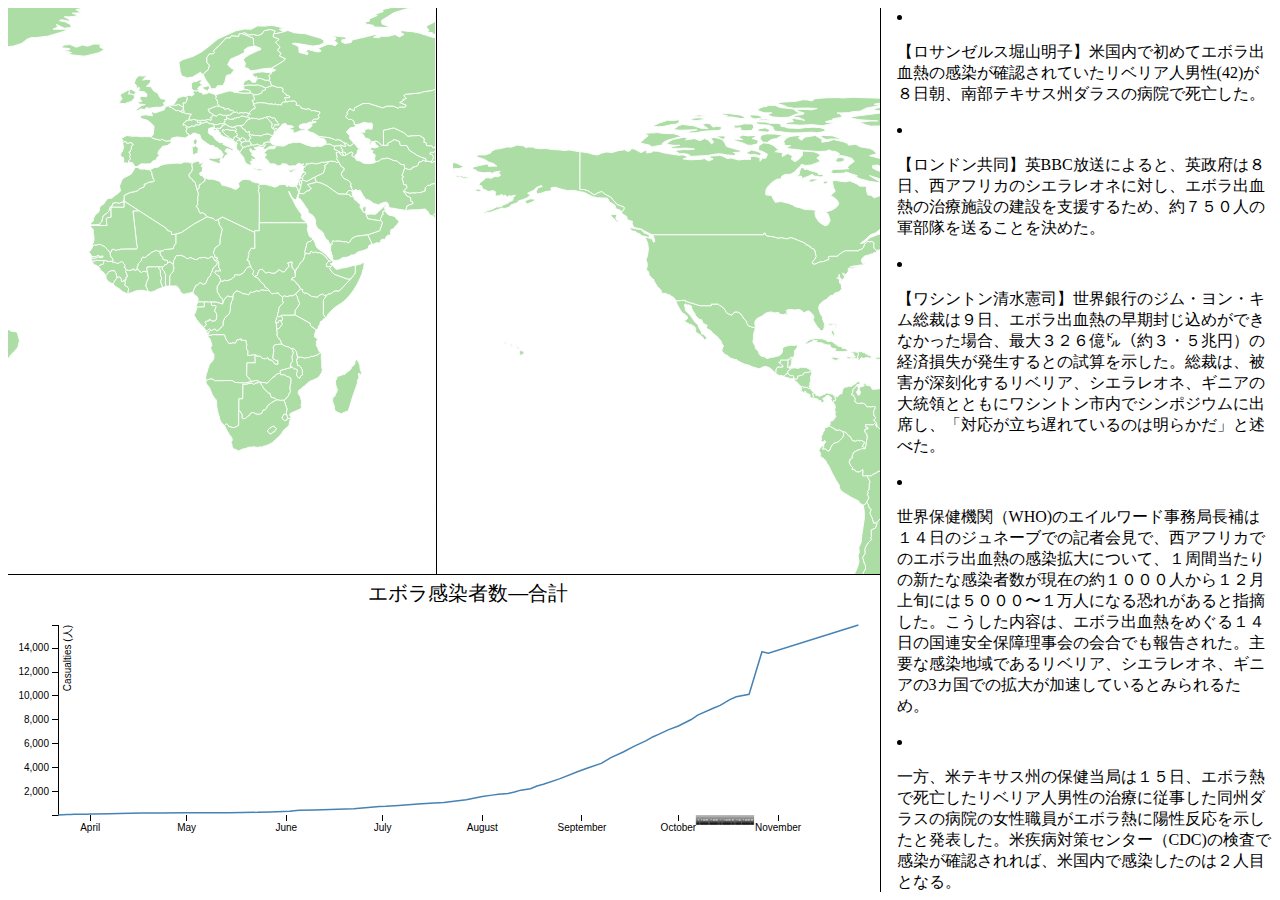
==== index.html @ 1eb8a073 "Revert "Revert "Revert 308767d..c5e4a79""" ====
<html>
  <head>
    <title>ElucignageMap</title>
    <meta charset="utf-8">
    <link rel="stylesheet" href="css/layout.css" />
    <link rel="stylesheet" href="css/map.css" />
    <link rel="stylesheet" href="css/graph.css" />

    <script src="lib/jquery-1.6.2.js"></script>
    <script src="lib/d3.js"></script>
    <script src="lib/topojson.js"></script>
    <script src="lib/datamaps.all.min.js"></script>
  </head>
  <body onLoad="displayText()">
    <div id= "leftPanel">
      <div id="mapPane">
        <div id="mapLeftPane">
          <div id="africa"></div>
        </div>
        <div id="mapRightPane">
          <div id="usa"></div>
        </div>
      </div>
      <div id="graphPane">
        <div id="graph"></div>
      </div>
    </div>

    <div id="rightPanel">
      <div id="articlePane"></div>
    </div>

    <script src="./js/map.js"></script>
    <script src="./js/article.js"></script>
    <script src="./js/graph.js"></script>

  </body>
</html>
---- css/layout.css ----
#leftPanel{
	float:left;
	width:69%;
	height:100%;
	border-right: 1px solid black;
}

#rightPanel{
	float:right;
	width:30%;
	height:100%;
}

#mapPane{
	width: 100%;
	height:64%;
	border-bottom: 1px solid black;
}

#graphPane{
	width:100%;
	height:30%;
}

#articlePane{
	margin-left: 0;
	padding-left: 1%;
	height:100%;
	overflow: auto;
}
---- css/map.css ----
#mapLeftPane{
    float:left;
    width:49%;
    height:100%;
    padding-right: 1px;
    border-right: 1px solid black;
}

#mapRightPane{
    float:right;
    width:49%;
    height:100%;
}

#africa{
    position: relative;
    width:100%;
    height:100%;
}

#usa{
    position: relative;
    width:100%;
    height:100%;
}
---- css/graph.css ----
#graph{
	font: 10px sans-serif;
}

.axis path,
.axis line {
  fill: none;
  stroke: #000;
  shape-rendering: crispEdges;
}

.x.axis path {
  display: none;
}

.line {
  fill: none;
  stroke: steelblue;
  stroke-width: 1.5px;
}

.overlay {
  fill: none;
  pointer-events: all;
}

.focus circle {
  fill: none;
  stroke: steelblue;
}

.focus line {
  fill: none;
  stroke: steelblue;
}
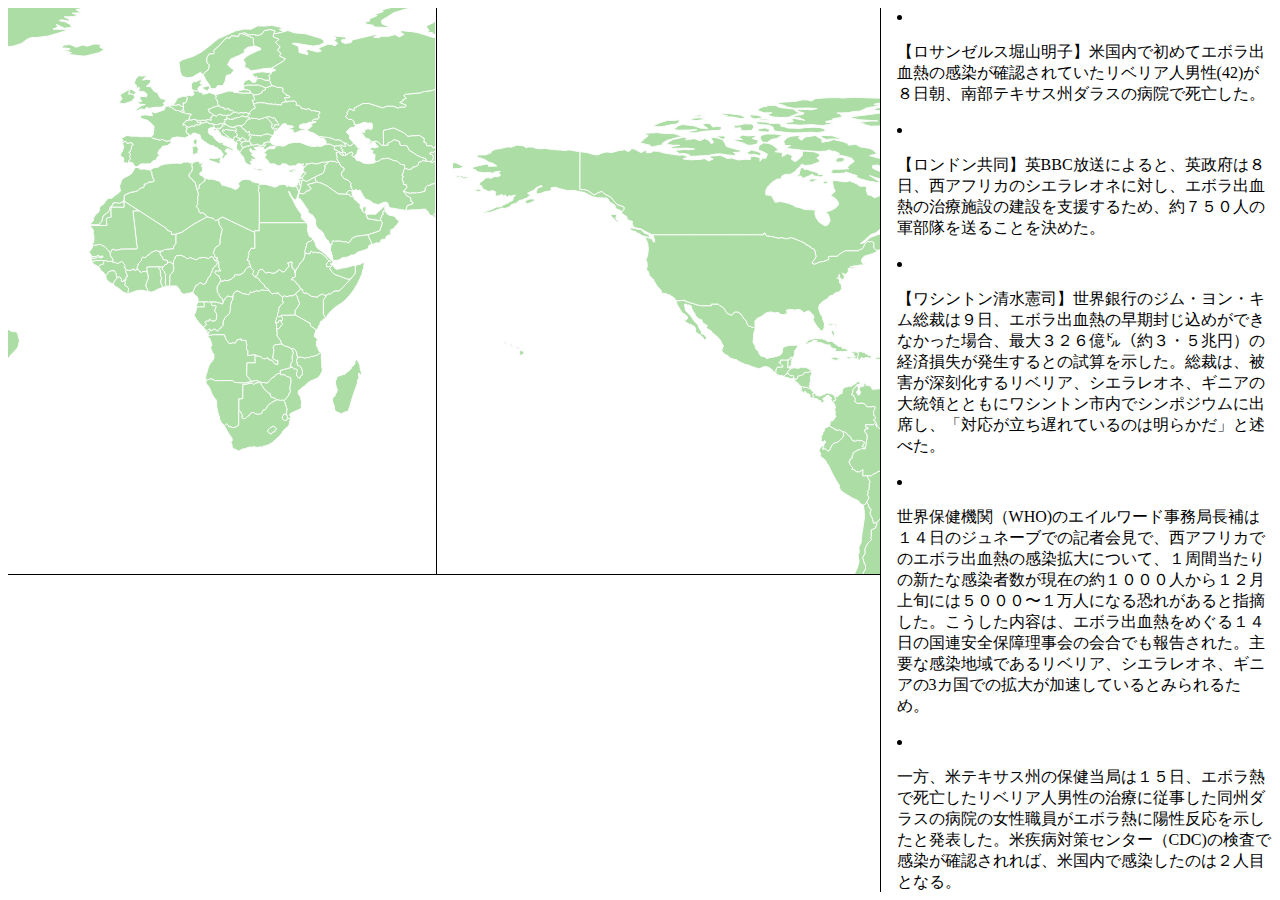
==== commit 0b72dced: "Revert "Revert "Revert "Revert 308767d..c5e4a79"""" ====
--- a/index.html
+++ b/index.html
@@ -11,7 +11,8 @@
     <script src="lib/topojson.js"></script>
     <script src="lib/datamaps.all.min.js"></script>
   </head>
-  <body onLoad="displayText()">
+  <!-- <body onLoad="displayText()"> -->
+  <body>
     <div id= "leftPanel">
       <div id="mapPane">
         <div id="mapLeftPane">
@@ -30,9 +31,9 @@
       <div id="articlePane"></div>
     </div>
 
+    <script src="./js/article.js"></script>
     <script src="./js/map.js"></script>
-    <script src="./js/article.js"></script>
-    <script src="./js/graph.js"></script>
-
+    <!-- <script src="./js/graph.js"></script> -->
+    <script src="./js/init.js"></script>
   </body>
 </html>
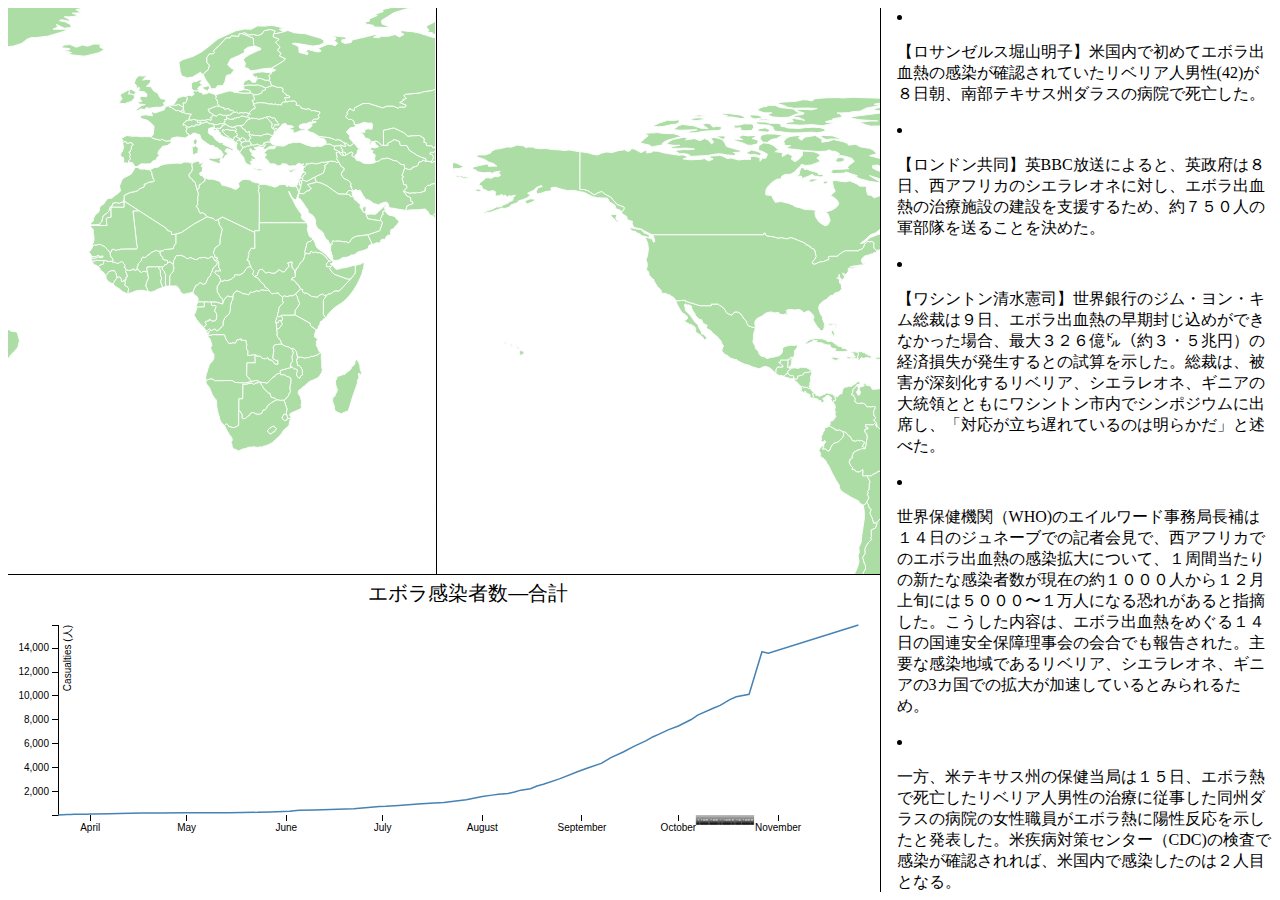
==== commit a4155ca7: "Revert "Revert "Revert "Revert "Revert 308767d..c5e4a79""""" ====
--- a/index.html
+++ b/index.html
@@ -11,8 +11,7 @@
     <script src="lib/topojson.js"></script>
     <script src="lib/datamaps.all.min.js"></script>
   </head>
-  <!-- <body onLoad="displayText()"> -->
-  <body>
+  <body onLoad="displayText()">
     <div id= "leftPanel">
       <div id="mapPane">
         <div id="mapLeftPane">
@@ -31,9 +30,9 @@
       <div id="articlePane"></div>
     </div>
 
+    <script src="./js/map.js"></script>
     <script src="./js/article.js"></script>
-    <script src="./js/map.js"></script>
-    <!-- <script src="./js/graph.js"></script> -->
-    <script src="./js/init.js"></script>
+    <script src="./js/graph.js"></script>
+
   </body>
 </html>
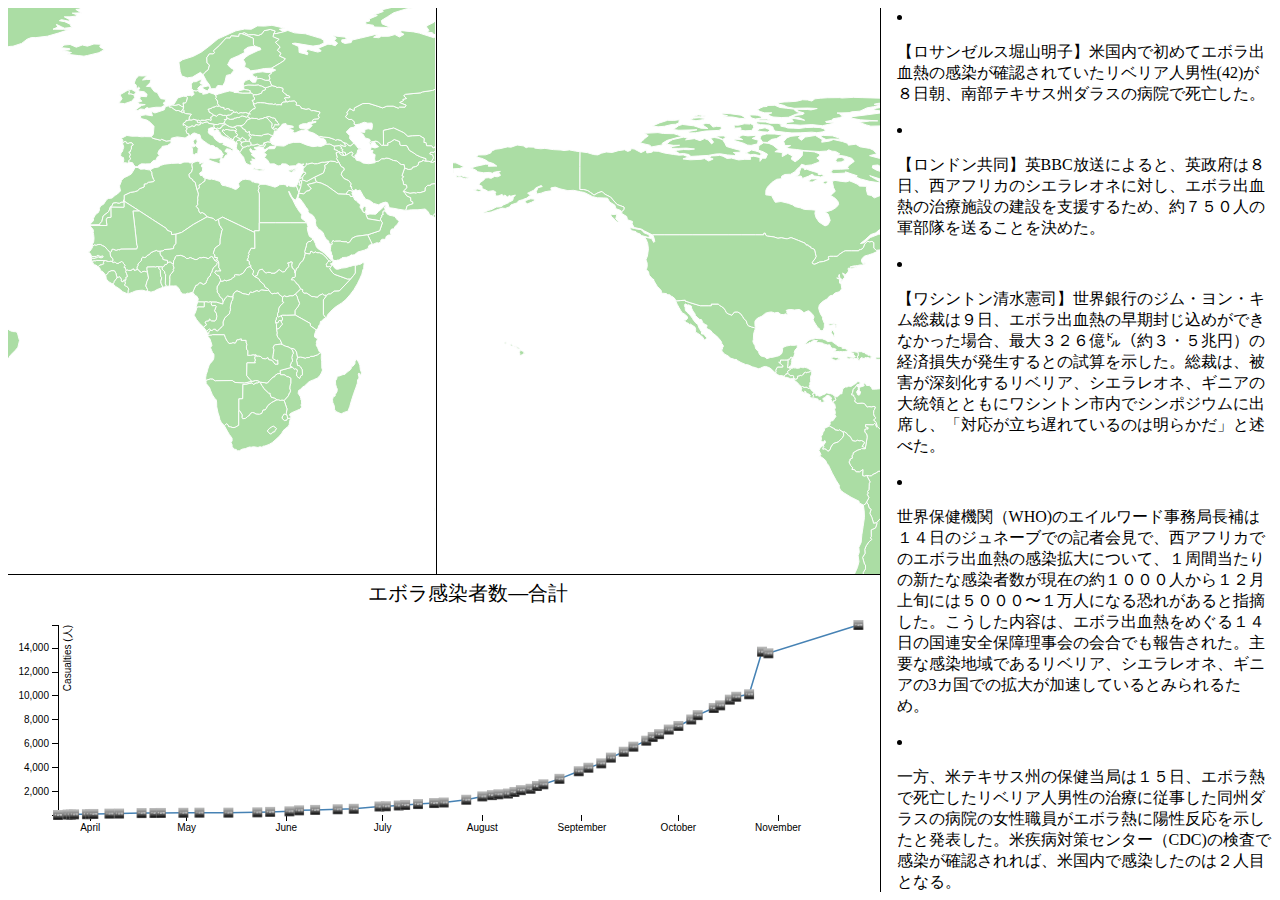
==== commit 9a7b947e: "test" ====
--- a/index.html
+++ b/index.html
@@ -1,3 +1,4 @@
+
 <html>
   <head>
     <title>ElucignageMap</title>
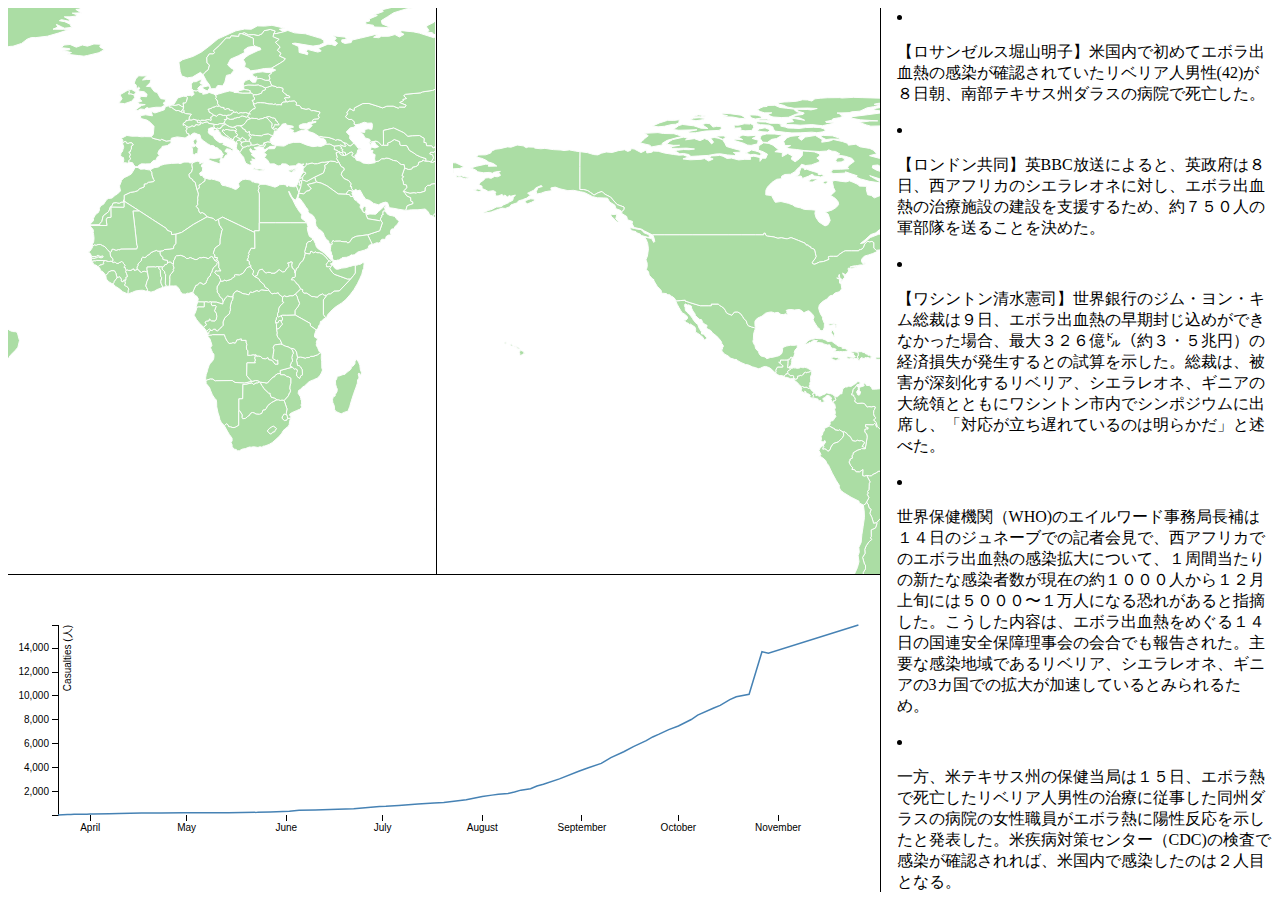
==== commit c784f3a7: "新たにリファクタリングを開始" ====
--- a/index.html
+++ b/index.html
@@ -1,4 +1,3 @@
-
 <html>
   <head>
     <title>ElucignageMap</title>
@@ -12,7 +11,7 @@
     <script src="lib/topojson.js"></script>
     <script src="lib/datamaps.all.min.js"></script>
   </head>
-  <body onLoad="displayText()">
+  <body>
     <div id= "leftPanel">
       <div id="mapPane">
         <div id="mapLeftPane">
@@ -31,9 +30,9 @@
       <div id="articlePane"></div>
     </div>
 
+    <script src="./js/article.js"></script>
     <script src="./js/map.js"></script>
-    <script src="./js/article.js"></script>
     <script src="./js/graph.js"></script>
-
+    <script src="./js/init.js"></script>
   </body>
 </html>
